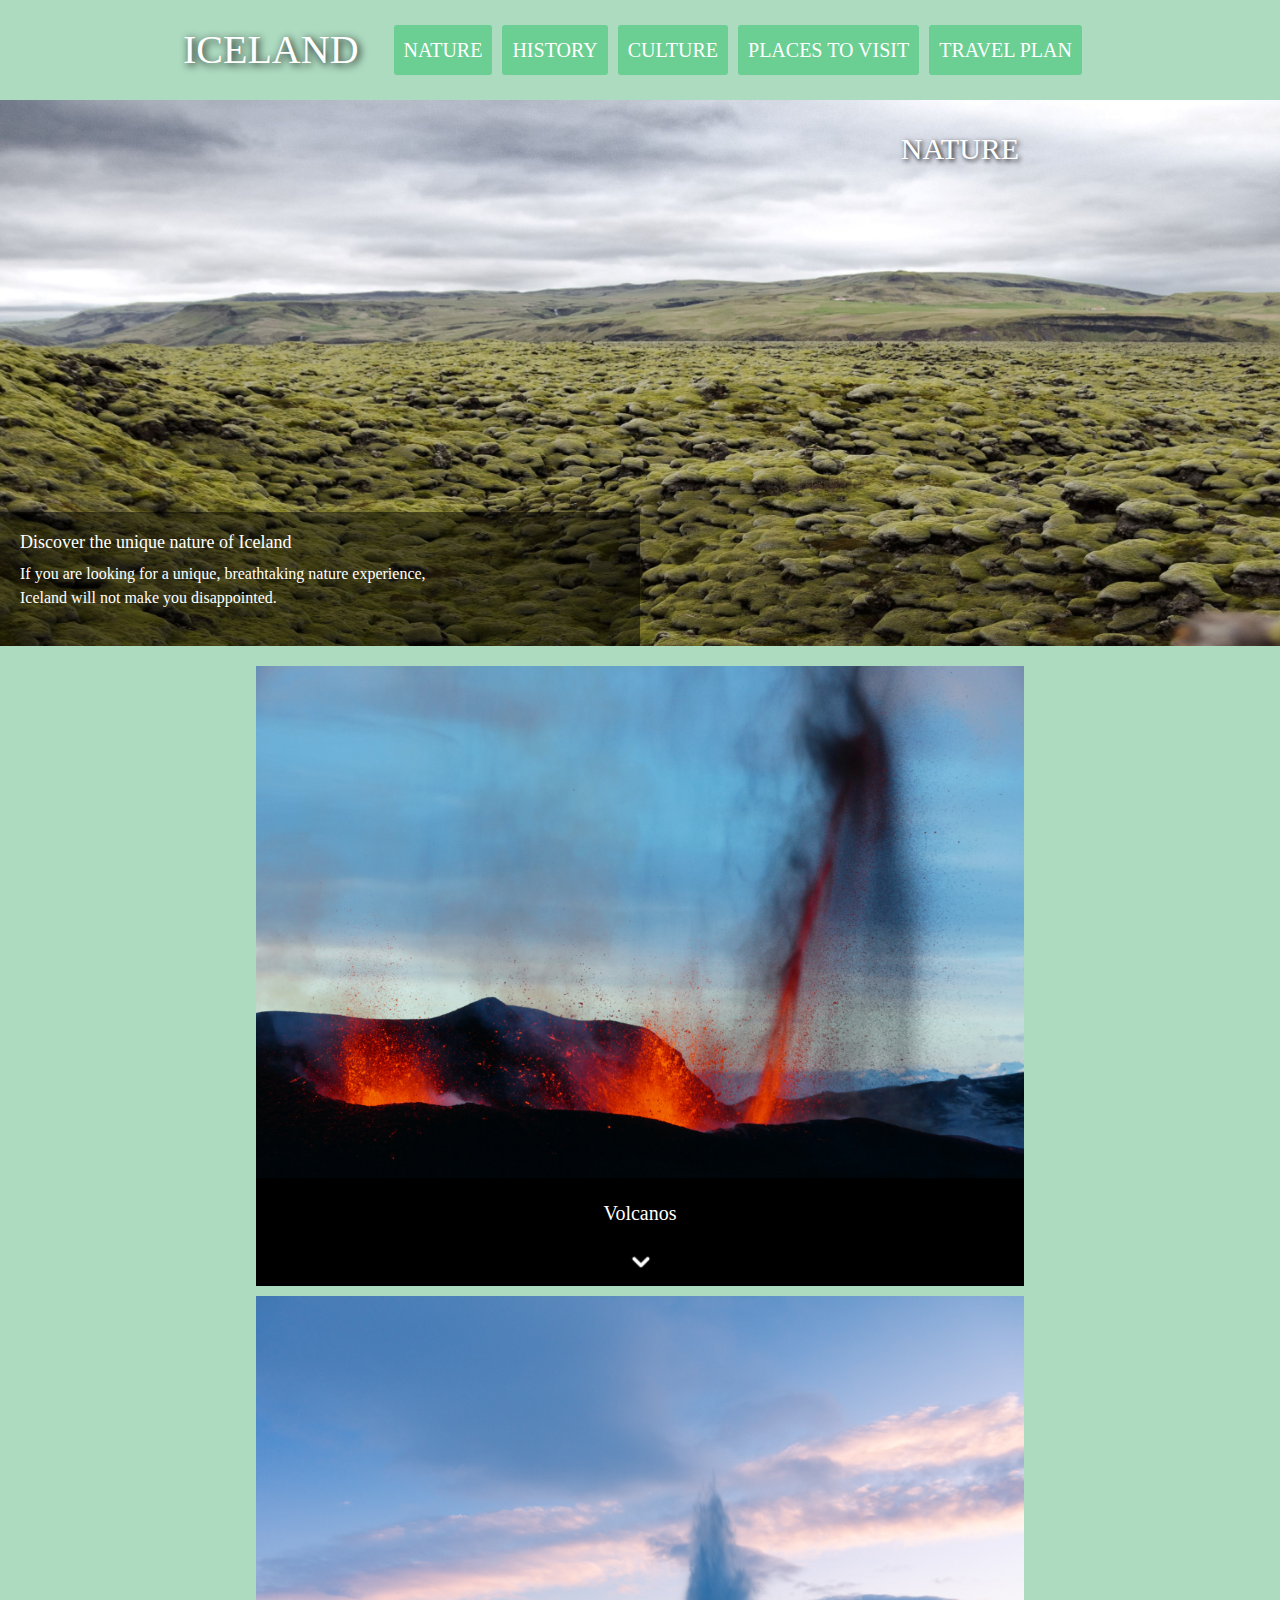
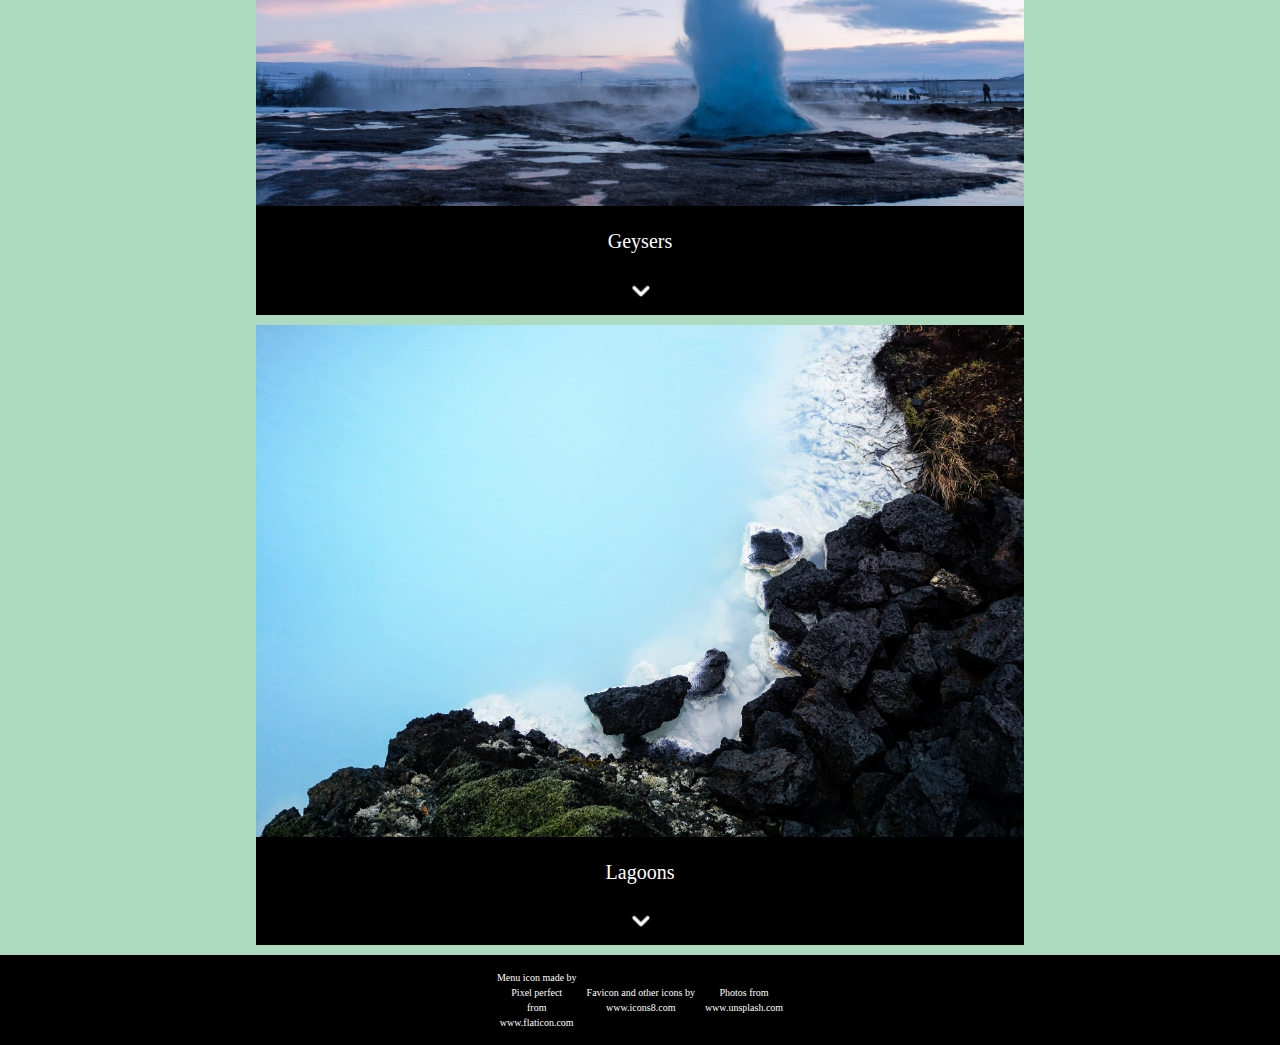
==== nature.html @ 21c43fa6 "added page and jQuery functions to show more content on click" ====
<!DOCTYPE html>
<html>
<head>
	<title>Nature</title>

	<!-- Latest compiled and minified CSS -->​
	<link rel="stylesheet" href="https://maxcdn.bootstrapcdn.com/bootstrap/4.4.1/css/bootstrap.min.css">​

	<!-- jQuery library -->​
	<script src="https://ajax.googleapis.com/ajax/libs/jquery/3.4.1/jquery.min.js"></script>​

	<!-- Popper JS -->​
	<script src="https://cdnjs.cloudflare.com/ajax/libs/popper.js/1.16.0/umd/popper.min.js"></script>​

	<!-- Latest compiled JavaScript -->​
	<script src="https://maxcdn.bootstrapcdn.com/bootstrap/4.4.1/js/bootstrap.min.js"></script>

	<link rel="stylesheet" type = "text/css" href="styles/style.css">

	<script src="jquery.js"></script>
	<link rel="icon" href ="images/favicon.png" type="image/png">

	<meta name="viewport" content="width=device-width, initial-scale=1.0">
	<meta name="description" content="Travel site about Iceland">
	<meta name="keywords" content="travel, Iceland, northern lights, lagoon, geyser">
	<meta name="author" content="Ulrika Höök">
</head>
<body>
	<header class="nav-container">
		<div class="logo">
			<a href="index.html">ICELAND</a>
			<button id="menu-toggle"><img src="images/menu.png" id ="menu-img"/></button>
		</div>
		
		
		<nav class="nav-bar">
			<a class = "text-button" href="nature.html">NATURE</a>
			<a class = "text-button" href="history.html">HISTORY</a>
			<a class = "text-button" href="culture.html">CULTURE</a>
			<a class = "text-button" href="places.html">PLACES TO VISIT</a>
			<a class = "text-button" href="travelplan.html">TRAVEL PLAN</a>
		</nav>
	</header>

	<section class="intro-container">
			<img class="intro-img" src="images/nature.jpg" alt="nature" title="Nature by Theodor Vasile" />
			<h1 class="intro-header">NATURE</h1>
			<div class="intro-text">
				<h3>Discover the unique nature of Iceland</h3>
				<p>If you are looking for a unique, breathtaking nature experience, </br>Iceland will not make you disappointed.</p>	
			</div>
	</section>

	<section class="content-container">
		<img class="nature-img" src="images/volcano2.jpg" alt="volcano" title="Volcano by Marc Szeglet"/>
		<div class="content-header nature-header">
			<p>Volcanos</p>
			<input type="checkbox" id="read-volcano">
			<label for="read-volcano" class="read-more" id="read-more-volcano"><img src="images/read-more.png" class="read-more-img"/></label>
			<label for="read-volcano" class="read-less" id="read-less-volcano"><img src="images/read-less.png" class="read-less-img"/></label>
		</div>
		<div class="nature-content" id="volcano-content"><p>Volcano text</p></div>

		<img class="nature-img" src="images/geyser2.jpg" alt="geyser" title="Geyser by David Köhler"/>
		<div class="content-header nature-header">
			<p>Geysers</p>
			<input type="checkbox" id="read-geyser">
			<label for="read-geyser" class="read-more" id="read-more-geyser"><img src="images/read-more.png" class="read-more-img"/></label>
			<label for="read-geyser" class="read-less" id="read-less-geyser"><img src="images/read-less.png" class="read-less-img"/></label>
		</div>
		<div class="nature-content" id="geyser-content"><p>Geyser text</p></div>

		<img class="nature-img" src="images/lagoon2.jpg" alt="lagoon" title="Lagoon by Maarten van den Heuvel"/>
		<div class="content-header nature-header">
			<p>Lagoons</p>
			<input type="checkbox" id="read-lagoon">
			<label for="read-lagoon" class="read-more" id="read-more-lagoon"><img src="images/read-more.png" class="read-more-img"/></label>
			<label for="read-lagoon" class="read-less" id="read-less-lagoon"><img src="images/read-less.png" class="read-less-img"/></label>
		</div>
		<div class="nature-content" id="lagoon-content"><p>Lagoon text</p></div>
	</section>

	<footer>					
			<div class="attribution-section">
				Menu icon made by <a href="https://www.flaticon.com/authors/pixel-perfect" title="Pixel perfect" target="_blank">Pixel perfect</a> from <a href="https://www.flaticon.com/" title="Flaticon" target="_blank">www.flaticon.com</a>
			</div>
			<div class="attribution-section">
				Favicon and other icons by <a href="https://www.icons8.com/" title="Icons8" target="_blank">www.icons8.com</a>
			</div>
			<div class="attribution-section">
				Photos from <a href="https://www.unsplash.com/" title="Unsplash" target="_blank">www.unsplash.com</a>
			</div>
	</footer>
</body>
</html>
---- styles/style.css ----
/*Most made with flexbox and media queries*/
/*Standard is for large and extralarge devices*/

body{
	margin: 0;
	font-family: "Corbel";
	background-color: #addbc0;
}

/*Header with navigation bar*/

.nav-container{
	display: flex;
	flex-direction: row;
	align-items: center;
	justify-content: center;
	flex-wrap: wrap;
	width: 100%;
	background-color: #addbc0;

	position: fixed;
	width: 100%;
	z-index: 5;
	top: 0;
}


.logo{
	margin:0;
	display: flex;
	flex-direction: row;
	align-items: center;
	justify-content: center;
}

.logo a{
	color: white;
	text-shadow: 2px 2px 9px black;
	font-size: 40px;
	margin: 10px;
	text-decoration: none;
}




.text-button{
	color: white;
	text-decoration: none;
	font-size: 20px;
	padding: 10px;
	background-color: #6bcf93;
	margin: 5px;
	border-radius: 3px;
}

.text-button:hover{
	background-color: black;
	text-decoration: none;
	color: white;
}



/*Mobile navigation bar*/


#menu-toggle{
	
	padding: 10px;
	cursor: pointer;
	background-color: #addbc0;
	border: none;
	outline:none;
}


#menu-img{
	width: 30px;
}

 

/*Introduction section with picture and introduction text
about the site*/

.intro-container{
	position: relative;
	color: white;
	top: 50px;
}

.intro-header{
	position: absolute;
	/*padding: 20px;*/
	font-size: 30px;
	font-weight: normal;
	text-shadow: 2px 2px 5px black;
	text-align: center;
	top: 10%;
	right: 5%;
	width: 40%;
}


.intro-text {
	position: absolute;
	bottom: 0;
	width: 50%;
	padding: 20px;
	display: flex;
	flex-direction: column;
	justify-content: center;
	align-items: left;
	background: rgba(0, 0, 0, 0.5);
}

.intro-text h3{
	font-size: 18px;
	font-weight: normal;
}

.intro-text p{
	font-size: 15;
}

.intro-img{
	width: 100%;
}


/*Photogallery*/


.content-header{
	background-color: black;
	color: white;
	width: 100%;
	text-align: center;
	padding-bottom: 10px;
	padding-top: 20px;
	font-size: 20px;
	margin-top: 60px;
}

.gallery{
	display: flex;
	flex-direction: row;
	justify-content: center;
	align-items: center;
	width: 100%;
	flex-wrap: wrap;
}

.gallery a{
	padding: 2px;
	opacity: 0.8;
}

.gallery a:hover{
	opacity: 1;
}

.gallery-img{
	width: 280px;

}

/*Contact form*/
.forms-container{
	margin-top: 10px;
	padding-top: 60px;
}

fieldset{
	border-radius: 3px;
	margin: 20px;
	max-width: 700px;
	margin-left: auto;
	margin-right: auto;
	margin-top: 20px;
	background-color: #EBEDF0;
}

legend{
	width: 30%;
	font-size: 20px;
	text-align: center;
	background-color: black;
	color: white;
	border-radius: 3px;
}

.forms-row{
	margin: 0px;
	padding-top: 10px;
	padding-bottom: 10px;
}

.forms-column{
	display: flex;
	align-items: center;
}

label{
	margin:0;
}

.description-label{
	font-weight: bolder;
}

.input-field{
	padding: 5px;
	border-width: 1px;
    border-style: solid;
    border-color: rgb(169, 169, 169);
    border-radius: 3px;
    margin-left: 5px;
	margin-right: 5px;
}


#message{
	width: 100%;
	height: 150px;
}

input[type=submit]{
	border: none;
}

#email{
	width: 65%;
}

input[type=checkbox]{
    margin-left: 5px;
	margin-right: 5px;
}

/*Content in Nature page*/

.content-header.nature-header{
	width: 60%;
	margin-top: 0px;
	display: flex;
	flex-direction: column;
	justify-content: center;
	align-items: center;
}

.content-container{
	display: flex;
	flex-direction: column;
	align-items: center;
	justify-content: center;
	margin-top: 60px;
	margin-bottom: 10px;
}

.nature-img{
	width: 60%;
	margin-top: 10px;
}

.read-more, .read-less{
	padding: 0px;
	border: none;
	margin: 0px;
	outline: none;
}

.read-more-img, .read-less-img{
	width: 30px;
}

.nature-content{
	background-color: black;
	color: white;
	margin-bottom: 60px;
	width: 60%;
	text-align: center;
}

#read-volcano, #read-geyser, #read-lagoon{
	display: none;
}

/*Footer*/

footer {
	display: flex;
	flex-direction: row;
	align-items: center;
	justify-content: center;
	flex-wrap: wrap;
	background-color: black;
	color: white;
	font-size: 10px;
	width: 100%;
	padding: 10px;

}

.attribution-section{
	display: flex;
	flex-direction: column;
	justify-content: center;
	align-items: center;
	padding: 5px;
}

.attribution-section a{
	color: white;
	text-decoration: none;
	
}

.attribution-section a:hover{
	font-weight: bolder;
}

/*Large and extra large devices*/
@media (min-width: 993px){
	.nav-bar {
		display: flex !important;
		flex-direction: row;
		justify-content: center;
		align-items: center;
		padding:20px;
	}

	#menu-toggle{
		display: none !important;
	}
}

/*Small and Medium devices
Event when screen gets too small for navigation bar*/
/*Standard menu bars disappears and mobile nav bar displays*/

@media (max-width: 992px) { 
    .nav-bar { 
        display: flex; 
    	flex-direction: column; 
    	justify-content: center; 
    	align-items: center; 
    	flex-basis: 100%;
    } 

    #menu-toggle { 
        display: flex;
        flex-direction: row;
		justify-content: flex-start;
		align-items: center;
    }  

    .intro-text {
		position: relative;
		width: 100%;
		background-color: black;
	}

	fieldset{
		width: auto;
	}

} 

/*Extra small devices
Event when screen decreases to the level where 
photos are too big to be put next to each orter
and imageText overflows image*/

@media (max-width: 600px){
	.date.col-12{
		justify-content: flex-end;
	}

	.gallery-img{
		width: 150px;
	}

	.intro-header{
		font-size: 20px;
	}



}
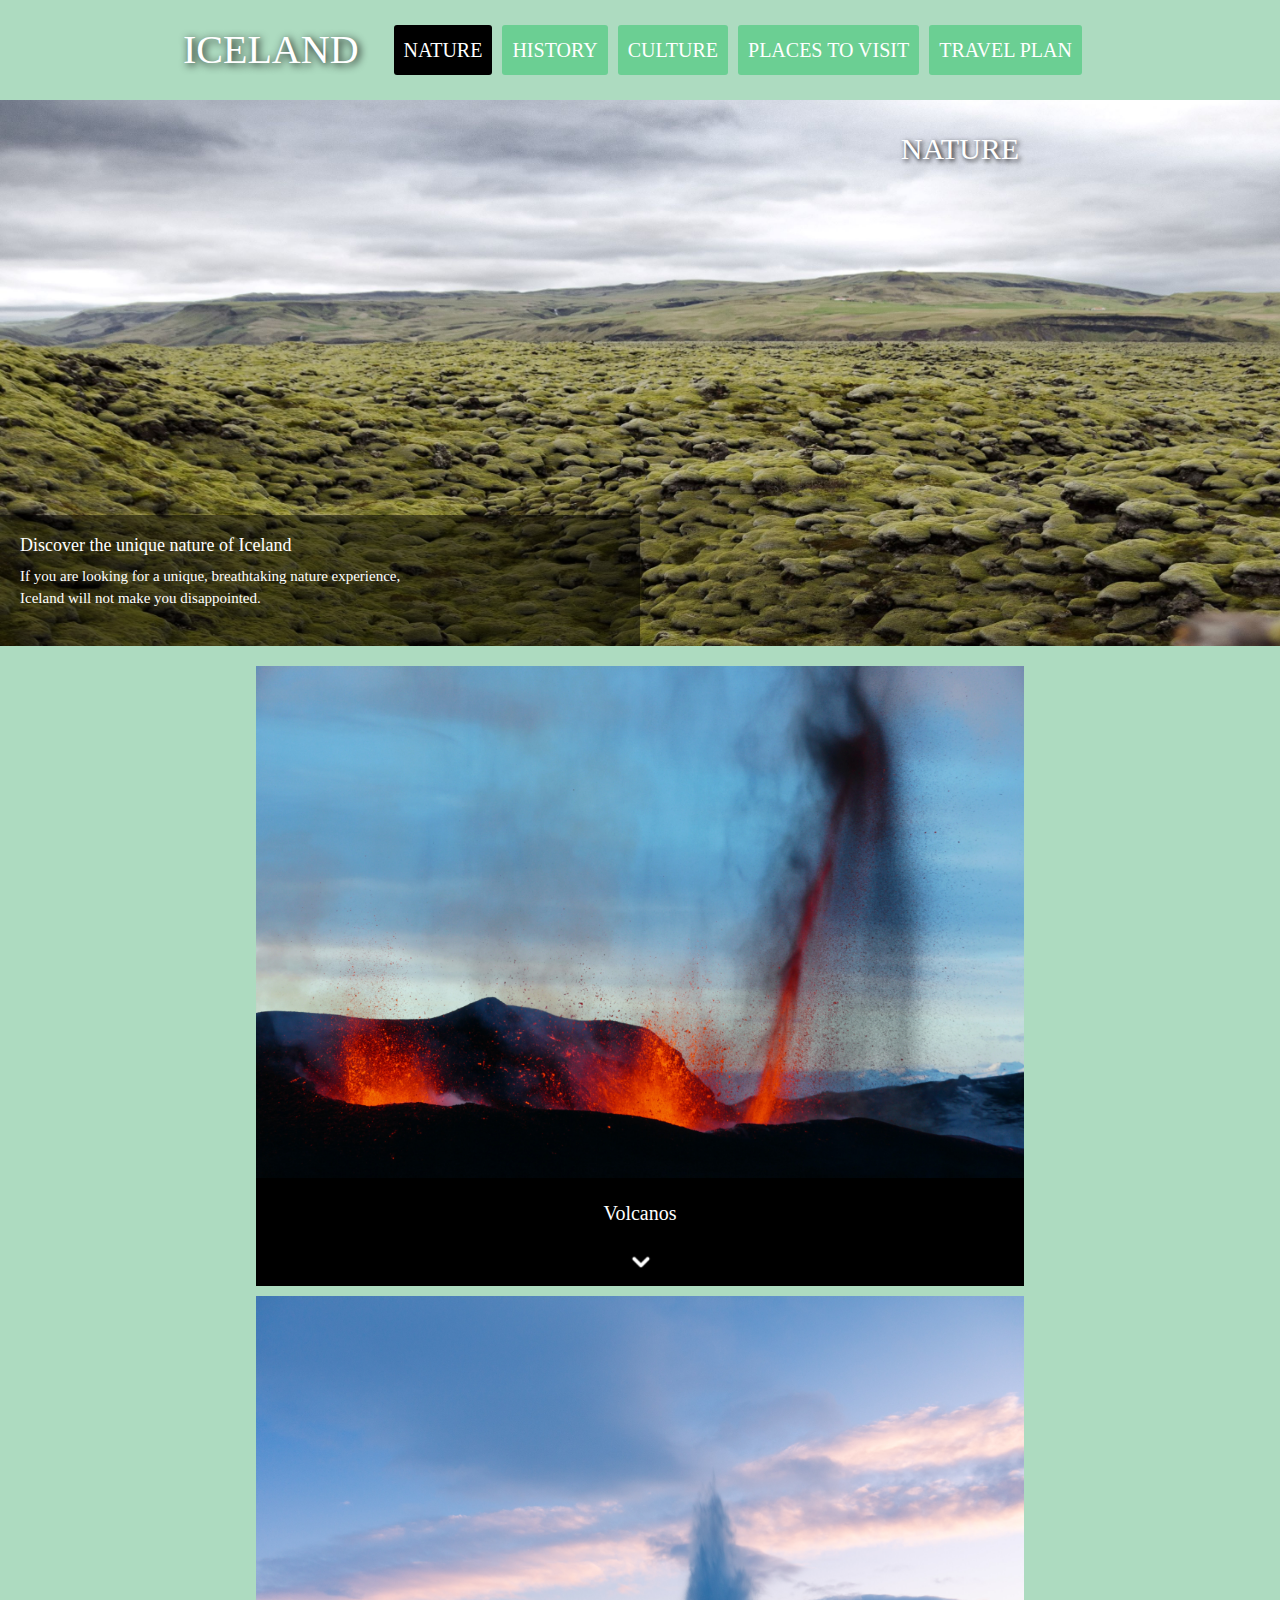
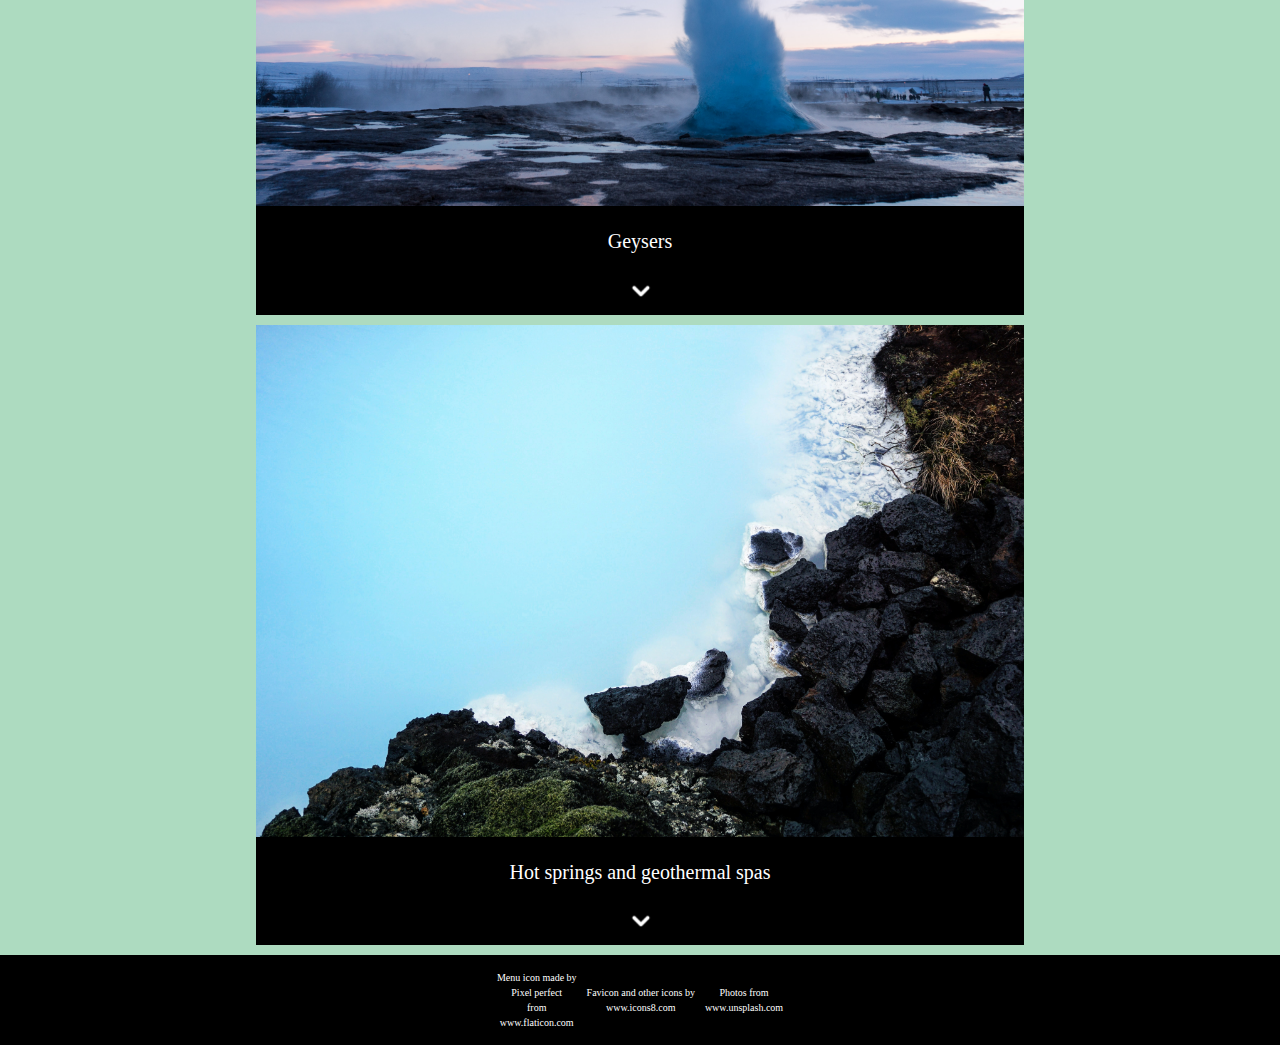
==== commit 256660ed: "final touch" ====
--- a/nature.html
+++ b/nature.html
@@ -1,95 +1,128 @@
 <!DOCTYPE html>
 <html>
-<head>
-	<title>Nature</title>
+	<head>
+		<title>Nature</title>
 
-	<!-- Latest compiled and minified CSS -->​
-	<link rel="stylesheet" href="https://maxcdn.bootstrapcdn.com/bootstrap/4.4.1/css/bootstrap.min.css">​
+		<!-- Latest compiled and minified CSS -->​
+		<link rel="stylesheet" href="https://maxcdn.bootstrapcdn.com/bootstrap/4.4.1/css/bootstrap.min.css">​
 
-	<!-- jQuery library -->​
-	<script src="https://ajax.googleapis.com/ajax/libs/jquery/3.4.1/jquery.min.js"></script>​
+		<!-- jQuery library -->​
+		<script src="https://ajax.googleapis.com/ajax/libs/jquery/3.4.1/jquery.min.js"></script>​
 
-	<!-- Popper JS -->​
-	<script src="https://cdnjs.cloudflare.com/ajax/libs/popper.js/1.16.0/umd/popper.min.js"></script>​
+		<!-- Popper JS -->​
+		<script src="https://cdnjs.cloudflare.com/ajax/libs/popper.js/1.16.0/umd/popper.min.js"></script>​
 
-	<!-- Latest compiled JavaScript -->​
-	<script src="https://maxcdn.bootstrapcdn.com/bootstrap/4.4.1/js/bootstrap.min.js"></script>
+		<!-- Latest compiled JavaScript -->​
+		<script src="https://maxcdn.bootstrapcdn.com/bootstrap/4.4.1/js/bootstrap.min.js"></script>
 
-	<link rel="stylesheet" type = "text/css" href="styles/style.css">
+		<link rel="stylesheet" type = "text/css" href="styles/style.css">
 
-	<script src="jquery.js"></script>
-	<link rel="icon" href ="images/favicon.png" type="image/png">
+		<script src="jquery.js"></script>
+		<link rel="icon" href ="images/favicon.png" type="image/png">
 
-	<meta name="viewport" content="width=device-width, initial-scale=1.0">
-	<meta name="description" content="Travel site about Iceland">
-	<meta name="keywords" content="travel, Iceland, northern lights, lagoon, geyser">
-	<meta name="author" content="Ulrika Höök">
-</head>
-<body>
-	<header class="nav-container">
-		<div class="logo">
-			<a href="index.html">ICELAND</a>
-			<button id="menu-toggle"><img src="images/menu.png" id ="menu-img"/></button>
-		</div>
-		
-		
-		<nav class="nav-bar">
-			<a class = "text-button" href="nature.html">NATURE</a>
-			<a class = "text-button" href="history.html">HISTORY</a>
-			<a class = "text-button" href="culture.html">CULTURE</a>
-			<a class = "text-button" href="places.html">PLACES TO VISIT</a>
-			<a class = "text-button" href="travelplan.html">TRAVEL PLAN</a>
-		</nav>
-	</header>
+		<meta name="viewport" content="width=device-width, initial-scale=1.0">
+		<meta name="description" content="Travel site about Iceland">
+		<meta name="keywords" content="travel, Iceland, northern lights, lagoon, geyser">
+		<meta name="author" content="Ulrika Höök">
+	</head>
 
-	<section class="intro-container">
-			<img class="intro-img" src="images/nature.jpg" alt="nature" title="Nature by Theodor Vasile" />
-			<h1 class="intro-header">NATURE</h1>
-			<div class="intro-text">
-				<h3>Discover the unique nature of Iceland</h3>
-				<p>If you are looking for a unique, breathtaking nature experience, </br>Iceland will not make you disappointed.</p>	
+	<body>
+
+		<!--Header with navbar-->
+		<header class="nav-container">
+			<div class="logo">
+				<a href="index.html">ICELAND</a>
+				<button id="menu-toggle">
+					<img src="images/menu.png" id ="menu-img"/>
+				</button>
 			</div>
-	</section>
+			<nav class="nav-bar">
+				<a class = "text-button current" href="nature.html">NATURE</a>
+				<a class = "text-button" href="history.html">HISTORY</a>
+				<a class = "text-button" href="culture.html">CULTURE</a>
+				<a class = "text-button" href="places.html">PLACES TO VISIT</a>
+				<a class = "text-button" href="travelplan.html">TRAVEL PLAN</a>
+			</nav>
+		</header>
 
-	<section class="content-container">
-		<img class="nature-img" src="images/volcano2.jpg" alt="volcano" title="Volcano by Marc Szeglet"/>
-		<div class="content-header nature-header">
-			<p>Volcanos</p>
-			<input type="checkbox" id="read-volcano">
-			<label for="read-volcano" class="read-more" id="read-more-volcano"><img src="images/read-more.png" class="read-more-img"/></label>
-			<label for="read-volcano" class="read-less" id="read-less-volcano"><img src="images/read-less.png" class="read-less-img"/></label>
-		</div>
-		<div class="nature-content" id="volcano-content"><p>Volcano text</p></div>
+		<!--Intro picture and text-->
+		<section class="intro-container">
+				<img class="intro-img" src="images/nature.jpg" alt="nature" title="Nature by Theodor Vasile" />
+				<h1 class="intro-header">NATURE</h1>
+				<div class="intro-text">
+					<h3>Discover the unique nature of Iceland</h3>
+					<p>If you are looking for a unique, breathtaking nature experience, </br>Iceland will not make you disappointed.</p>	
+				</div>
+		</section>
 
-		<img class="nature-img" src="images/geyser2.jpg" alt="geyser" title="Geyser by David Köhler"/>
-		<div class="content-header nature-header">
-			<p>Geysers</p>
-			<input type="checkbox" id="read-geyser">
-			<label for="read-geyser" class="read-more" id="read-more-geyser"><img src="images/read-more.png" class="read-more-img"/></label>
-			<label for="read-geyser" class="read-less" id="read-less-geyser"><img src="images/read-less.png" class="read-less-img"/></label>
-		</div>
-		<div class="nature-content" id="geyser-content"><p>Geyser text</p></div>
+		<!--Boxes with facts-->
+		<section class="content-container">
 
-		<img class="nature-img" src="images/lagoon2.jpg" alt="lagoon" title="Lagoon by Maarten van den Heuvel"/>
-		<div class="content-header nature-header">
-			<p>Lagoons</p>
-			<input type="checkbox" id="read-lagoon">
-			<label for="read-lagoon" class="read-more" id="read-more-lagoon"><img src="images/read-more.png" class="read-more-img"/></label>
-			<label for="read-lagoon" class="read-less" id="read-less-lagoon"><img src="images/read-less.png" class="read-less-img"/></label>
-		</div>
-		<div class="nature-content" id="lagoon-content"><p>Lagoon text</p></div>
-	</section>
+			<img class="nature-img" src="images/volcano2.jpg" alt="volcano" title="Volcano by Marc Szeglet"/>
+			<div class="content-header nature-header">
+				<p>Volcanos</p>
+				<input type="checkbox" class="read" id="read-volcano">
+				<label for="read-volcano" class="read-more">
+					<img src="images/read-more.png" class="read-more-img"/>
+				</label>
+				<label for="read-volcano" class="read-less">
+					<img src="images/read-less.png" class="read-less-img"/>
+				</label>
+			</div>
+			<div class="nature-content">
+				<p>Iceland formed from an eruption on the ocean floor 20 million years ago, and is still one of the most volcanic hotspots in the world. The island owes its existence to a large volcanic fissure in the Mid-Atlantic Ridge, where the Eurasian and American tectonic plates meet. Even today, the country is growing by about 5 cm per year, as it splits wider at the points where two tectonic plates meet.</p>
+				<p>On average, Iceland experiences an eruption every five years, but fortunately only rarely where anyone lives. It has been estimated that a third of the planet’s total lava flow over the past 500 years comes from Iceland.</p>
+				<p>There are over 100 volcanoes on the island, 35 of which are active. From strato-volcanoes to the shield variety, almost every type of volcano exists here and southern Iceland has the highest concentration of sub-glacial volcanoes in the world.</p>
+				<p>Icelanders have learned to constructively coexist with their fiery friends by harnessing volcanic geothermal power to produce clean, renewable energy to heat homes, businesses and of course lovely outdoor swimming pools.</p>
+			</div>
 
-	<footer>					
-			<div class="attribution-section">
-				Menu icon made by <a href="https://www.flaticon.com/authors/pixel-perfect" title="Pixel perfect" target="_blank">Pixel perfect</a> from <a href="https://www.flaticon.com/" title="Flaticon" target="_blank">www.flaticon.com</a>
+			<img class="nature-img" src="images/geyser2.jpg" alt="geyser" title="Geyser by David Köhler"/>
+			<div class="content-header nature-header">
+				<p>Geysers</p>
+				<input type="checkbox" class="read" id="read-geyser">
+				<label for="read-geyser" class="read-more">
+					<img src="images/read-more.png" class="read-more-img"/>
+				</label>
+				<label for="read-geyser" class="read-less">
+					<img src="images/read-less.png" class="read-less-img"/>
+				</label>
 			</div>
-			<div class="attribution-section">
-				Favicon and other icons by <a href="https://www.icons8.com/" title="Icons8" target="_blank">www.icons8.com</a>
+			<div class="nature-content">
+				<p>A geyser is a spring characterized by intermittent discharge of water ejected turbulently and accompanied by steam. As a fairly rare phenomenon, the formation of geysers is due to particular hydrogeological conditions that exist only in a few places on Earth, mostly near active volcanic areas.</p>
+				<p>Generally, surface water works its way down to an average depth of around 2,000 metres where it contacts hot rocks. The resultant boiling of the pressurized water results in the geyser effect of hot water and steam spraying out of the geyser's surface vent, like a hydrothermal explosion.</p>
+				<p>The biggest and most active geyser on Iceland is Stokkur, located in Geysir Hot Spring Area, which erupts every few minutes</p>
 			</div>
-			<div class="attribution-section">
-				Photos from <a href="https://www.unsplash.com/" title="Unsplash" target="_blank">www.unsplash.com</a>
+
+			<img class="nature-img" src="images/lagoon2.jpg" alt="lagoon" title="Lagoon by Maarten van den Heuvel"/>
+			<div class="content-header nature-header">
+				<p>Hot springs and geothermal spas</p>
+				<input type="checkbox" class="read" id="read-lagoon">
+				<label for="read-lagoon" class="read-more">
+					<img src="images/read-more.png" class="read-more-img"/>
+				</label>
+				<label for="read-lagoon" class="read-less">
+					<img src="images/read-less.png" class="read-less-img"/>
+				</label>
 			</div>
-	</footer>
-</body>
+			<div class="nature-content">
+				<p>Due to gethermal activity, hot springs occur naturally. Some of Iceland's hot springs are boiling hot fumaroles, bubbling mud pits or spouting geysers, but others are calm pools of water that have the perfect temperature in which to bathe.</p>
+				<p>Many of those have been transformed into popular bathing spots, like the Blue Lagoon with its light blue, milky water full of minerals like silica and algae and with the perfect temperature of 38-39°C. Others remains natural hot springs with no other facilities in place.</p>
+			</div>
+
+		</section>
+
+		<!--Footer with cred to photo and icon providers-->
+		<footer>					
+				<div class="attribution-section">
+					Menu icon made by <a href="https://www.flaticon.com/authors/pixel-perfect" title="Pixel perfect" target="_blank">Pixel perfect</a> from <a href="https://www.flaticon.com/" title="Flaticon" target="_blank">www.flaticon.com</a>
+				</div>
+				<div class="attribution-section">
+					Favicon and other icons by <a href="https://www.icons8.com/" title="Icons8" target="_blank">www.icons8.com</a>
+				</div>
+				<div class="attribution-section">
+					Photos from <a href="https://www.unsplash.com/" title="Unsplash" target="_blank">www.unsplash.com</a>
+				</div>
+		</footer>
+
+	</body>
 </html>--- a/styles/style.css
+++ b/styles/style.css
@@ -1,5 +1,5 @@
 
-/*Most made with flexbox and media queries*/
+
 /*Standard is for large and extralarge devices*/
 
 body{
@@ -18,10 +18,8 @@
 	flex-wrap: wrap;
 	width: 100%;
 	background-color: #addbc0;
-
 	position: fixed;
-	width: 100%;
-	z-index: 5;
+	z-index: 1;
 	top: 0;
 }
 
@@ -41,8 +39,6 @@
 	margin: 10px;
 	text-decoration: none;
 }
-
-
 
 
 .text-button{
@@ -55,24 +51,24 @@
 	border-radius: 3px;
 }
 
-.text-button:hover{
+.text-button:hover, 
+a.current{
 	background-color: black;
 	text-decoration: none;
 	color: white;
 }
 
 
-
-/*Mobile navigation bar*/
-
-
-#menu-toggle{
-	
+/*For mobile navigation bar*/
+
+
+#menu-toggle{	
 	padding: 10px;
 	cursor: pointer;
 	background-color: #addbc0;
 	border: none;
 	outline:none;
+	display: none;
 }
 
 
@@ -83,7 +79,7 @@
  
 
 /*Introduction section with picture and introduction text
-about the site*/
+about current page*/
 
 .intro-container{
 	position: relative;
@@ -93,7 +89,6 @@
 
 .intro-header{
 	position: absolute;
-	/*padding: 20px;*/
 	font-size: 30px;
 	font-weight: normal;
 	text-shadow: 2px 2px 5px black;
@@ -118,11 +113,10 @@
 
 .intro-text h3{
 	font-size: 18px;
-	font-weight: normal;
 }
 
 .intro-text p{
-	font-size: 15;
+	font-size: 15px;
 }
 
 .intro-img{
@@ -130,7 +124,7 @@
 }
 
 
-/*Photogallery*/
+/*General header styling for content sections*/
 
 
 .content-header{
@@ -144,6 +138,8 @@
 	margin-top: 60px;
 }
 
+/*Photo gallery*/
+
 .gallery{
 	display: flex;
 	flex-direction: row;
@@ -151,23 +147,26 @@
 	align-items: center;
 	width: 100%;
 	flex-wrap: wrap;
+}
+
+.gallery-img{
+	width: 100%;
 }
 
 .gallery a{
 	padding: 2px;
 	opacity: 0.8;
+	flex-basis: 30%;
 }
 
 .gallery a:hover{
 	opacity: 1;
 }
 
-.gallery-img{
-	width: 280px;
-
-}
-
-/*Contact form*/
+
+
+/*Travel plan form*/
+
 .forms-container{
 	margin-top: 10px;
 	padding-top: 60px;
@@ -179,7 +178,6 @@
 	max-width: 700px;
 	margin-left: auto;
 	margin-right: auto;
-	margin-top: 20px;
 	background-color: #EBEDF0;
 }
 
@@ -194,13 +192,13 @@
 
 .forms-row{
 	margin: 0px;
+}
+
+.forms-column{
+	display: flex;
+	align-items: center;
 	padding-top: 10px;
 	padding-bottom: 10px;
-}
-
-.forms-column{
-	display: flex;
-	align-items: center;
 }
 
 label{
@@ -242,7 +240,7 @@
 
 /*Content in Nature page*/
 
-.content-header.nature-header{
+.nature-header{
 	width: 60%;
 	margin-top: 0px;
 	display: flex;
@@ -270,6 +268,7 @@
 	border: none;
 	margin: 0px;
 	outline: none;
+	cursor: pointer;
 }
 
 .read-more-img, .read-less-img{
@@ -282,9 +281,10 @@
 	margin-bottom: 60px;
 	width: 60%;
 	text-align: center;
-}
-
-#read-volcano, #read-geyser, #read-lagoon{
+	padding: 20px;
+}
+
+.read{
 	display: none;
 }
 
@@ -322,7 +322,11 @@
 	font-weight: bolder;
 }
 
-/*Large and extra large devices*/
+/*Large and extra large devices
+- addition to standard css-code
+  in jQuery nav-bar is hidden for the slidetoggle-function to work correctly,
+  but in this view nav-bar has to be shown*/
+
 @media (min-width: 993px){
 	.nav-bar {
 		display: flex !important;
@@ -331,15 +335,12 @@
 		align-items: center;
 		padding:20px;
 	}
-
-	#menu-toggle{
-		display: none !important;
-	}
-}
-
-/*Small and Medium devices
-Event when screen gets too small for navigation bar*/
-/*Standard menu bars disappears and mobile nav bar displays*/
+}
+
+/*Medium devices and down
+- Screen gets too small for standard navigation bar
+- Intro text moves underneath the intro image
+- Responsivness for gallery, form and other content*/
 
 @media (max-width: 992px) { 
     .nav-bar { 
@@ -367,12 +368,24 @@
 		width: auto;
 	}
 
+	.content-header.nature-header, 
+	.nature-img, 
+	.nature-content{
+		width: 80%;
+	}
+
+	.gallery a{
+		flex-basis: auto;
+	}
+
+	.gallery-img{
+		width: 280px;
+	}
+
 } 
 
 /*Extra small devices
-Event when screen decreases to the level where 
-photos are too big to be put next to each orter
-and imageText overflows image*/
+- Responsivness for gallery, form and other content*/
 
 @media (max-width: 600px){
 	.date.col-12{
@@ -387,9 +400,12 @@
 		font-size: 20px;
 	}
 
-
-
-}
-
-
-
+	.content-header.nature-header, 
+	.nature-img, 
+	.nature-content{
+		width: 90%;
+	}
+}
+
+
+
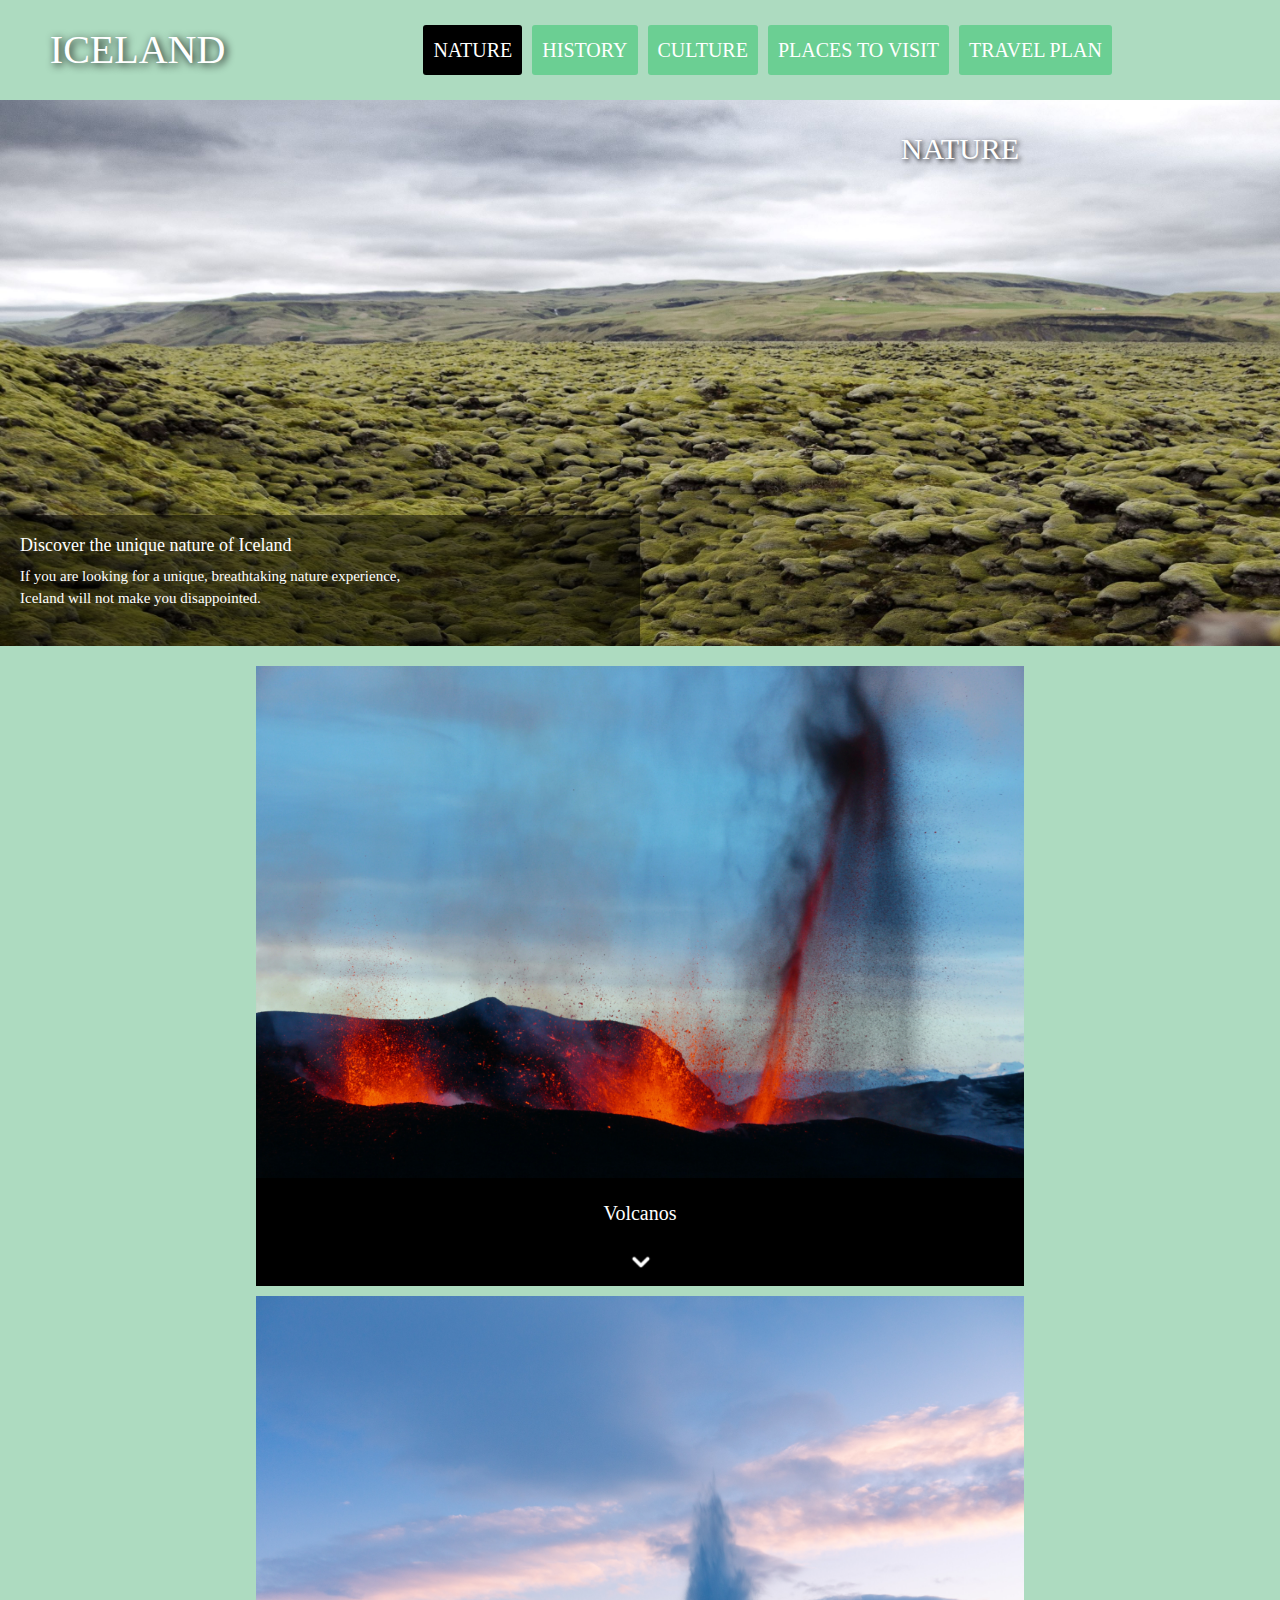
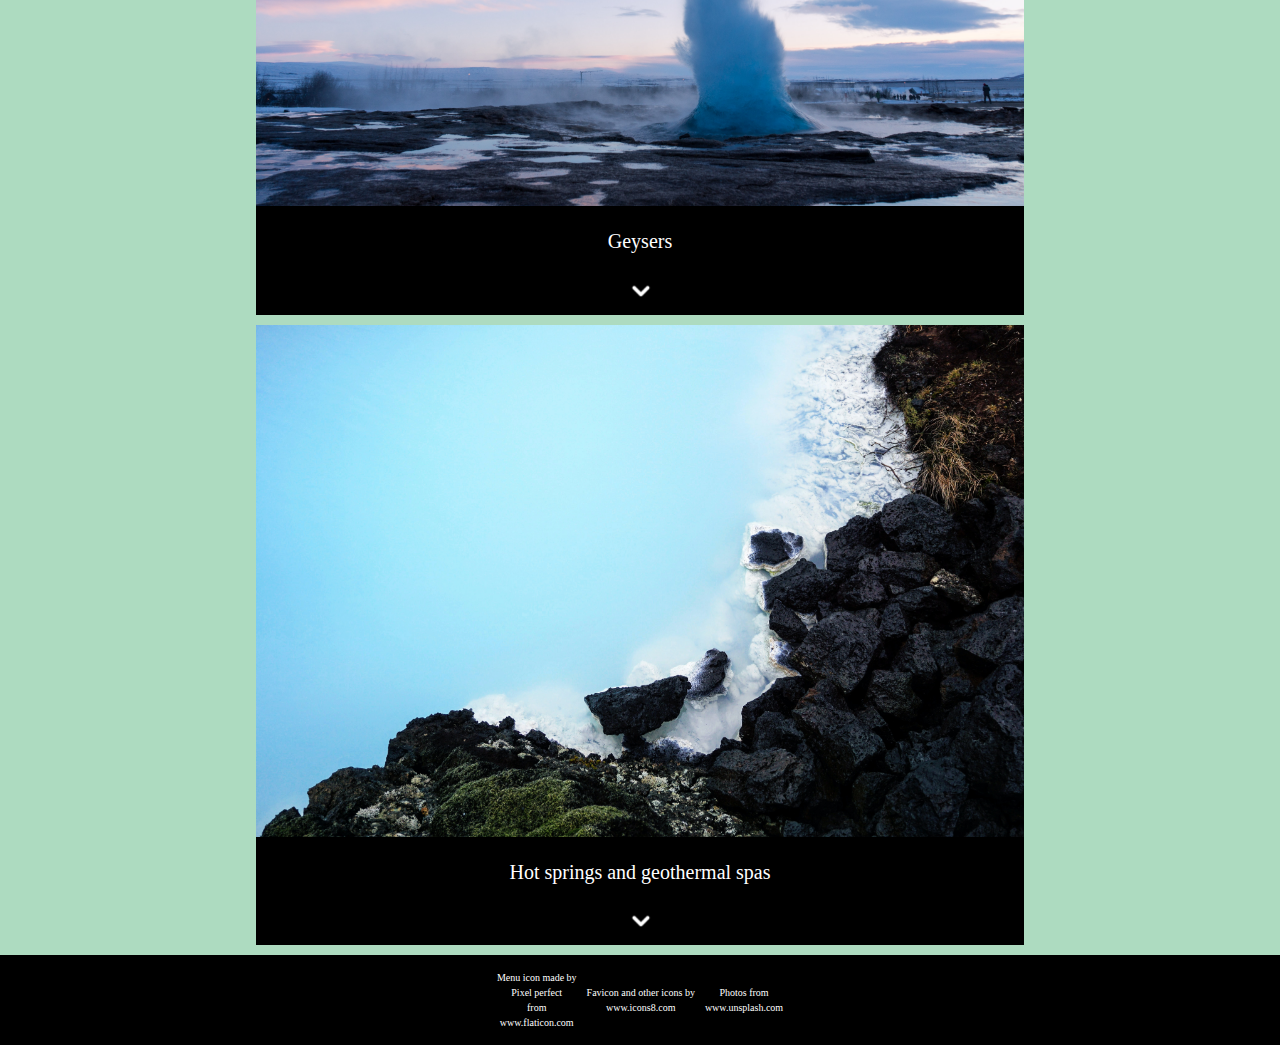
==== commit 7af0bd8c: "Merge pull request #5 from UlrikaHook/weather" ====
--- a/nature.html
+++ b/nature.html
@@ -17,7 +17,6 @@
 
 		<link rel="stylesheet" type = "text/css" href="styles/style.css">
 
-		<script src="jquery.js"></script>
 		<link rel="icon" href ="images/favicon.png" type="image/png">
 
 		<meta name="viewport" content="width=device-width, initial-scale=1.0">
@@ -124,5 +123,7 @@
 				</div>
 		</footer>
 
+		<script src="script/jquery.js"></script>
+		<script src="script/main.js"></script>
 	</body>
 </html>--- a/styles/style.css
+++ b/styles/style.css
@@ -14,13 +14,14 @@
 	display: flex;
 	flex-direction: row;
 	align-items: center;
-	justify-content: center;
-	flex-wrap: wrap;
+	justify-content: space-around;
 	width: 100%;
 	background-color: #addbc0;
 	position: fixed;
 	z-index: 1;
 	top: 0;
+	padding-left: 10px;
+	padding-right: 10px;
 }
 
 
@@ -30,6 +31,7 @@
 	flex-direction: row;
 	align-items: center;
 	justify-content: center;
+	flex-basis: 10%;
 }
 
 .logo a{
@@ -39,6 +41,29 @@
 	margin: 10px;
 	text-decoration: none;
 }
+
+.weather{
+	flex-basis: 10%;
+	display: none;
+	flex-direction: column;
+	align-items: center;
+	animation-name: fade;
+	animation-duration: 1s;
+}
+
+.weather p{
+	margin:0;
+}
+
+.weather div{
+	font-weight: bold;
+
+}
+
+@keyframes fade {
+	from {opacity: .4} 
+	to {opacity: 1}
+  }
 
 
 .text-button{
@@ -49,6 +74,7 @@
 	background-color: #6bcf93;
 	margin: 5px;
 	border-radius: 3px;
+	border:none;
 }
 
 .text-button:hover, 
@@ -163,13 +189,58 @@
 	opacity: 1;
 }
 
+/*Wish list section*/
+#wish-container{
+	margin-top: 10px;
+	display: flex;
+	flex-direction: row;
+	flex-wrap: wrap;
+	justify-content: space-around;
+	width: 90%;
+	margin-right: 30px;
+	margin-left: 30px;
+}
+
+#activities, #my-activities{
+	background-color:  #EBEDF0;
+	display: flex;
+	flex-direction: column;
+	justify-content: space-around;
+	align-items: center;
+	flex-basis: 40%;
+	padding: 20px;
+}
+
+.activity-item{
+	display: flex;
+	flex-direction: row;
+	justify-content: space-between;
+	align-items: center;
+	width: 100%;
+	padding-top: 10px;
+	padding-bottom: 10px;
+}
+
+.activity-item:nth-child(even){
+	background-color: #e3e5e8;
+}
+
+.activity-item p{
+	margin: 0;
+	font-weight: bold;
+}
+
+button:disabled{
+	background-color: black;
+	cursor: none;
+}
+
 
 
 /*Travel plan form*/
 
 .forms-container{
 	margin-top: 10px;
-	padding-top: 60px;
 }
 
 fieldset{
@@ -182,12 +253,13 @@
 }
 
 legend{
-	width: 30%;
-	font-size: 20px;
+	width: 50%;
+	font-size: 18px;
 	text-align: center;
 	background-color: black;
 	color: white;
 	border-radius: 3px;
+	padding: 5px;
 }
 
 .forms-row{
@@ -219,7 +291,6 @@
 	margin-right: 5px;
 }
 
-
 #message{
 	width: 100%;
 	height: 150px;
@@ -327,14 +398,16 @@
   in jQuery nav-bar is hidden for the slidetoggle-function to work correctly,
   but in this view nav-bar has to be shown*/
 
-@media (min-width: 993px){
+@media screen and (min-width: 993px){
 	.nav-bar {
 		display: flex !important;
 		flex-direction: row;
 		justify-content: center;
 		align-items: center;
 		padding:20px;
-	}
+		flex-basis: 75%;
+	}
+
 }
 
 /*Medium devices and down
@@ -342,14 +415,22 @@
 - Intro text moves underneath the intro image
 - Responsivness for gallery, form and other content*/
 
-@media (max-width: 992px) { 
-    .nav-bar { 
+@media screen and (max-width: 992px) { 
+	.nav-container{
+		flex-wrap: wrap;
+	}
+	
+	.nav-bar { 
         display: flex; 
     	flex-direction: column; 
     	justify-content: center; 
     	align-items: center; 
     	flex-basis: 100%;
-    } 
+	} 
+	
+	.logo{
+		flex-basis: 90%;
+	}
 
     #menu-toggle { 
         display: flex;
@@ -382,12 +463,16 @@
 		width: 280px;
 	}
 
+	#activities, #my-activities{
+		flex-basis: 90%;
+	}
+
 } 
 
 /*Extra small devices
 - Responsivness for gallery, form and other content*/
 
-@media (max-width: 600px){
+@media screen and (max-width: 600px){
 	.date.col-12{
 		justify-content: flex-end;
 	}
